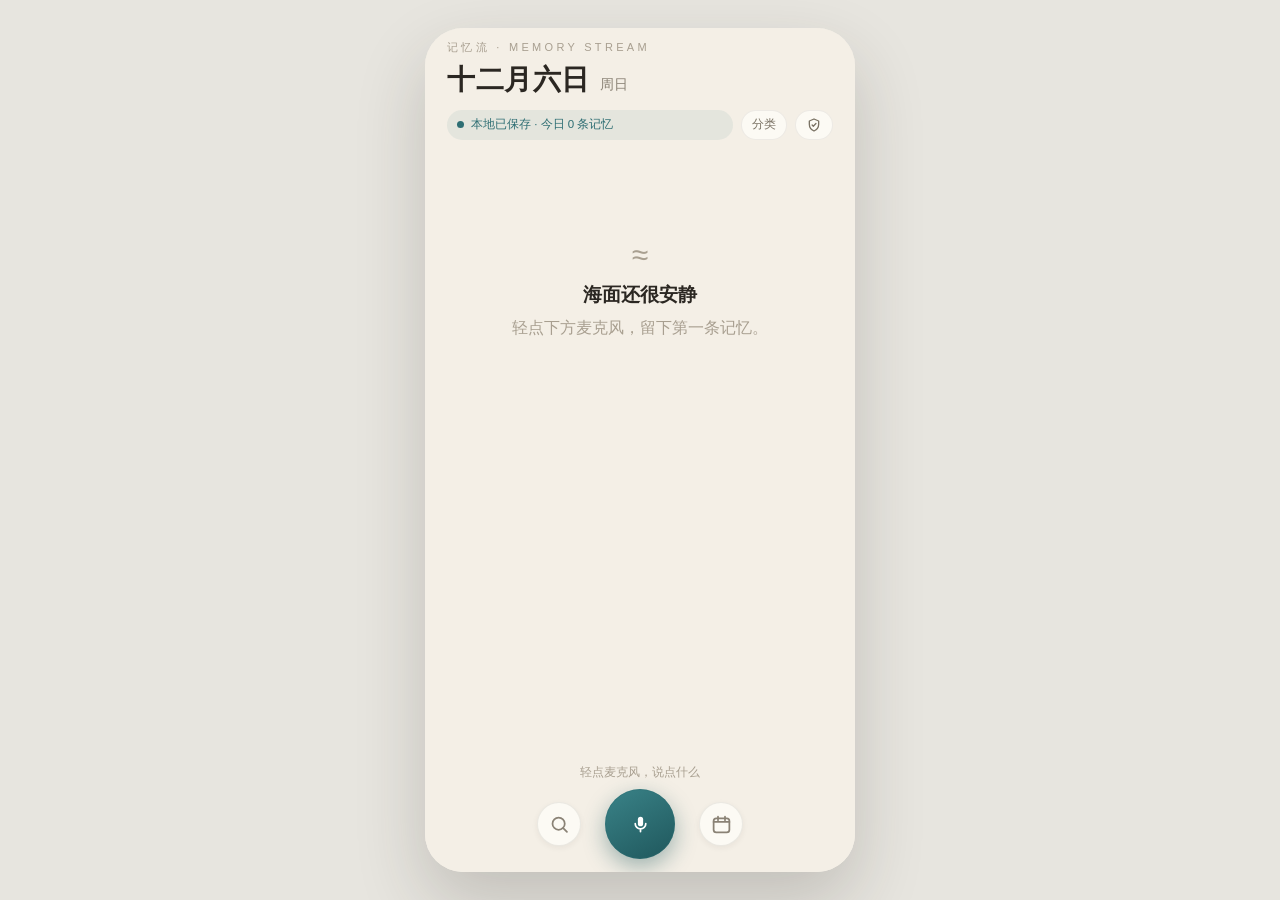
==== index.html @ 349db630 "切换 GPT-5.5 并固定语音入口" ====
<!doctype html>
<html lang="zh-CN">
  <head>
    <meta charset="UTF-8" />
    <meta name="viewport" content="width=device-width, initial-scale=1, viewport-fit=cover" />
    <meta name="theme-color" content="#f4efe6" />
    <meta name="apple-mobile-web-app-capable" content="yes" />
    <meta name="apple-mobile-web-app-status-bar-style" content="default" />
    <meta name="apple-mobile-web-app-title" content="人生海海" />
    <meta name="format-detection" content="telephone=no" />
    <link rel="manifest" href="./manifest.webmanifest?v=1.5.7" />
    <link rel="apple-touch-icon" sizes="180x180" href="./icons/apple-touch-icon.png?v=1.5.7" />
    <link rel="icon" type="image/png" sizes="192x192" href="./icons/icon-192.png?v=1.5.7" />
    <link rel="icon" type="image/png" sizes="512x512" href="./icons/icon-512.png?v=1.5.7" />
    <link rel="stylesheet" href="./styles.css?v=1.5.8" />
    <title>人生海海 · 时间记忆流</title>
  </head>
  <body>
    <div id="app"></div>
    <div id="toast" class="toast" role="status" aria-live="polite"></div>
    <script type="module" src="./app.js?v=1.5.8"></script>
  </body>
</html>
---- styles.css ----
:root {
  color-scheme: light;
  --canvas: #e7e5df;
  --screen: #f4efe6;
  --card: #fcfaf4;
  --ink: #2b2722;
  --body: #5c5346;
  --muted: #7a7264;
  --ghost: #a89f90;
  --teal: #2e6e73;
  --teal-deep: #1f575c;
  --teal-light: #7fd4c9;
  --person: #c16a4e;
  --person-deep: #a6543a;
  --gold: #b08a3e;
  --gold-deep: #8a6b2e;
  --dark-a: #0e2a2e;
  --dark-b: #11383c;
  --dark-c: #0c262a;
  --serif: "Songti SC", "STSong", "Noto Serif SC", ui-serif, Georgia, serif;
  --sans: -apple-system, BlinkMacSystemFont, "PingFang SC", "Noto Sans SC", sans-serif;
}

* { box-sizing: border-box; }
html, body, #app { min-height: 100%; margin: 0; }
html { background: var(--canvas); -webkit-text-size-adjust: 100%; text-size-adjust: 100%; }
body {
  background: var(--canvas);
  color: var(--ink);
  font-family: var(--sans);
  -webkit-font-smoothing: antialiased;
  -webkit-tap-highlight-color: transparent;
  overscroll-behavior: none;
  overflow-wrap: break-word;
}
button, input, textarea { font: inherit; }
button { cursor: pointer; }

.app-shell {
  position: relative;
  width: min(100%, 430px);
  min-height: 100dvh;
  margin: 0 auto;
  overflow: hidden;
  background: var(--screen);
}

.screen {
  min-height: 100dvh;
  padding: calc(env(safe-area-inset-top) + 12px) 0 calc(env(safe-area-inset-bottom) + 108px);
  background: var(--screen);
}

.screen.dark {
  color: #eaf2ee;
  background: linear-gradient(170deg, var(--dark-a), var(--dark-b) 55%, var(--dark-c));
  padding-bottom: calc(env(safe-area-inset-bottom) + 28px);
}

.page-pad { padding-inline: 22px; }
.eyebrow {
  margin: 0 0 8px;
  color: var(--ghost);
  font-size: 11px;
  letter-spacing: .3em;
}
.display-title {
  margin: 0;
  font: 600 28px/1.2 var(--serif);
  letter-spacing: .02em;
}
.date-line { display: flex; align-items: baseline; gap: 10px; }
.date-line span { color: #8a8275; font-size: 14px; }
.header-actions { display: flex; gap: 8px; margin-top: 13px; }
.sync-badge, .soft-button {
  display: inline-flex;
  align-items: center;
  gap: 7px;
  min-height: 30px;
  border: 0;
  border-radius: 999px;
  padding: 5px 10px;
  color: var(--teal);
  background: rgba(46, 110, 115, .08);
  font-size: 11.5px;
  font-weight: 500;
}
.sync-badge { flex: 1; }
.sync-dot {
  width: 7px; height: 7px; border-radius: 50%;
  background: var(--teal);
  animation: pulse 2s ease-in-out infinite;
}
.soft-button {
  flex: none;
  color: var(--muted);
  background: var(--card);
  border: 1px solid rgba(43, 39, 34, .07);
}
.soft-button svg { width: 16px; height: 16px; }
.protect-button { position: relative; }
.protect-button.due::after {
  content: "";
  position: absolute;
  top: 3px; right: 3px;
  width: 7px; height: 7px;
  border: 2px solid var(--card);
  border-radius: 50%;
  background: var(--person);
}

.stream { padding-top: 20px; }
.day-label {
  margin: 14px 0 9px 26px;
  color: #8a8275;
  font-size: 12px;
  font-weight: 500;
}
.timeline {
  position: relative;
  padding-left: 18px;
}
.timeline::before {
  content: "";
  position: absolute;
  left: 5px; top: 7px; bottom: 2px;
  width: 2px;
  background: linear-gradient(rgba(46,110,115,.35), rgba(43,39,34,.06));
}
.memory-row { position: relative; margin-bottom: 14px; }
.timeline-dot {
  position: absolute;
  left: -18px; top: 17px;
  width: 11px; height: 11px;
  border: 2px solid var(--screen);
  border-radius: 50%;
  z-index: 1;
}
.memory-card {
  width: 100%;
  border: 1px solid rgba(43,39,34,.06);
  border-radius: 16px;
  padding: 13px 15px;
  text-align: left;
  color: inherit;
  background: var(--card);
  box-shadow: 0 1px 2px rgba(43,39,34,.04), 0 6px 16px rgba(43,39,34,.04);
}
.memory-card.warn { border-color: rgba(193,106,78,.22); }
.card-top { display: flex; align-items: center; justify-content: space-between; margin-bottom: 8px; }
.time { color: var(--ghost); font-size: 12px; font-variant-numeric: tabular-nums; }
.tag {
  display: inline-flex;
  align-items: center;
  gap: 5px;
  padding: 3px 9px;
  border-radius: 999px;
  font-size: 11px;
  font-weight: 500;
}
.tag::before { content: ""; width: 6px; height: 6px; border-radius: 50%; background: currentColor; }
.tag.person { color: var(--person-deep); background: rgba(193,106,78,.12); }
.tag.event { color: var(--teal); background: rgba(46,110,115,.12); }
.tag.content { color: var(--gold-deep); background: rgba(176,138,62,.12); }
.memory-text {
  margin: 0;
  font: 400 15px/1.68 var(--serif);
  letter-spacing: .01em;
}
.insight {
  display: flex;
  gap: 7px;
  margin-top: 10px;
  padding-top: 9px;
  border-top: 1px solid rgba(43,39,34,.07);
  color: var(--muted);
  font-size: 12.5px;
  line-height: 1.55;
}
.insight i { color: var(--teal); font-style: normal; }
.insight.warn { color: var(--person-deep); border-color: rgba(193,106,78,.16); }
.insight.warn i { color: var(--person); }

.dock {
  position: fixed;
  z-index: 20;
  bottom: 0;
  left: 50%;
  width: min(100%, 430px);
  transform: translateX(-50%);
  padding: 18px 0 calc(env(safe-area-inset-bottom) + 13px);
  text-align: center;
  background: linear-gradient(to top, var(--screen) 72%, rgba(244,239,230,0));
}
.stream-screen {
  display: flex;
  flex-direction: column;
  height: 100dvh;
  min-height: 0;
  padding-bottom: 0;
  overflow: hidden;
}
.stream-screen > header { flex: none; }
.stream-screen > .stream {
  flex: 1;
  min-height: 0;
  overflow-y: auto;
  overscroll-behavior-y: contain;
  -webkit-overflow-scrolling: touch;
  padding-bottom: 24px;
}
.stream-screen > .dock {
  position: relative;
  flex: none;
  bottom: auto;
  left: auto;
  width: 100%;
  transform: none;
}
.dock-note { display: block; margin-bottom: 9px; color: var(--ghost); font-size: 11.5px; }
.dock-actions { display: flex; justify-content: center; align-items: center; gap: 24px; }
.circle-button {
  display: grid;
  place-items: center;
  width: 44px; height: 44px;
  padding: 0;
  border: 1px solid rgba(43,39,34,.08);
  border-radius: 50%;
  color: #8a8275;
  background: var(--card);
  box-shadow: 0 2px 6px rgba(43,39,34,.06);
}
.circle-button svg, .record-button svg, .icon-button svg { width: 21px; height: 21px; }
.record-button {
  position: relative;
  display: grid;
  place-items: center;
  width: 70px; height: 70px;
  padding: 0;
  border: 0;
  border-radius: 50%;
  color: white;
  background: linear-gradient(150deg, #3a8388, var(--teal-deep));
  box-shadow: 0 8px 22px rgba(31,87,92,.4);
}
.record-button::before {
  content: "";
  position: absolute;
  inset: 0;
  border: 1.5px solid rgba(46,110,115,.4);
  border-radius: 50%;
  animation: ripple 2.6s ease-out infinite;
}

.topbar {
  display: grid;
  grid-template-columns: 44px 1fr 44px;
  align-items: center;
  min-height: 44px;
  padding-inline: 12px;
}
.topbar h1 {
  margin: 0;
  text-align: center;
  font-size: 15px;
  font-weight: 500;
}
.icon-button {
  display: grid;
  place-items: center;
  width: 42px; height: 42px;
  padding: 0;
  border: 0;
  border-radius: 50%;
  color: #8a8275;
  background: transparent;
}
.dark .icon-button { color: rgba(234,242,238,.75); }
.content-pad { padding: 8px 20px 24px; }

.search-box {
  position: relative;
  margin-bottom: 13px;
}
.search-box input {
  width: 100%;
  min-height: 44px;
  border: 1px solid rgba(43,39,34,.08);
  border-radius: 14px;
  padding: 0 14px 0 42px;
  outline: none;
  color: var(--ink);
  background: var(--card);
  font-size: 16px;
}
.search-box svg { position: absolute; left: 14px; top: 12px; width: 20px; color: var(--ghost); }
.chips { display: flex; gap: 8px; overflow-x: auto; padding-bottom: 14px; scrollbar-width: none; }
.chips::-webkit-scrollbar { display: none; }
.chip {
  flex: none;
  border: 0;
  border-radius: 999px;
  padding: 7px 14px;
  color: var(--teal);
  background: rgba(46,110,115,.09);
  font-size: 12.5px;
}
.chip.active { color: white; background: var(--teal); font-weight: 600; }
.result-label { margin: 0 0 12px; color: var(--ghost); font-size: 12px; }
.focus-line { margin: -2px 0 16px; color: var(--ghost); font-size: 13px; }
.focus-line strong { color: var(--teal); font-weight: 600; }
.dark .focus-line { color: rgba(234,242,238,.62); }
.dark .focus-line strong { color: var(--teal-light); }
.result-list { display: grid; gap: 12px; }
.empty {
  display: grid;
  place-items: center;
  gap: 10px;
  padding: 78px 24px 20px;
  color: var(--ghost);
  text-align: center;
}
.empty strong { color: var(--ink); font: 600 19px/1.4 var(--serif); }

.detail-meta { display: flex; align-items: center; gap: 8px; margin: 6px 0 12px; }
.detail-date { color: var(--ghost); font-size: 12px; }
.detail-text { margin: 0 0 16px; font: 400 21px/1.68 var(--serif); }
.source-line { display: flex; gap: 7px; padding-bottom: 17px; border-bottom: 1px solid rgba(43,39,34,.08); color: var(--ghost); font-size: 12.5px; }
.analysis-title { margin: 17px 0 13px; color: var(--teal); font-size: 12px; font-weight: 500; letter-spacing: .14em; }
.lens-list { display: grid; gap: 11px; }
.lens-card {
  padding: 14px 15px;
  border: 1px solid rgba(43,39,34,.07);
  border-radius: 16px;
  background: var(--card);
}
.lens-card.warn { border-color: rgba(193,106,78,.25); background: #fbefe7; }
.lens-head { display: flex; align-items: center; gap: 8px; margin-bottom: 8px; }
.lens-icon { display: grid; place-items: center; width: 26px; height: 26px; border-radius: 8px; background: rgba(46,110,115,.12); }
.lens-card.warn .lens-icon { color: var(--person); background: rgba(193,106,78,.15); }
.lens-head strong { font-size: 14px; }
.lens-badge { margin-left: auto; padding: 2px 8px; border-radius: 999px; color: white; background: var(--person); font-size: 10.5px; }
.lens-card p { margin: 0; color: var(--body); font-size: 13.5px; line-height: 1.66; }
.lens-card.warn p { color: #7b4a33; }
.detail-actions { display: grid; grid-template-columns: 1fr 1fr; gap: 10px; margin-top: 18px; }
.detail-actions .danger:last-child { grid-column: 1 / -1; }
.archive-note {
  display: flex;
  gap: 12px;
  margin-top: 17px;
  padding: 14px 15px;
  border: 1px solid rgba(46,110,115,.12);
  border-radius: 16px;
  background: rgba(46,110,115,.06);
}
.archive-note > span {
  flex: 0 0 auto;
  height: fit-content;
  padding: 4px 8px;
  border-radius: 999px;
  color: var(--teal);
  background: rgba(46,110,115,.1);
  font-size: 10.5px;
}
.archive-note strong { display: block; color: var(--ink); font-size: 13.5px; }
.archive-note p { margin: 5px 0 0; color: var(--muted); font-size: 12px; line-height: 1.6; }
.action-button {
  min-height: 44px;
  border: 1px solid rgba(43,39,34,.08);
  border-radius: 13px;
  color: var(--teal);
  background: var(--card);
  font-size: 13.5px;
  font-weight: 600;
}
.action-button.danger { color: var(--person-deep); }

.lens-overview { padding-top: 14px; }
.lens-overview > .display-title { margin-bottom: 17px; }
.overview-card {
  margin-bottom: 13px;
  padding: 16px;
  border: 1px solid color-mix(in srgb, var(--accent) 22%, transparent);
  border-radius: 18px;
  background: var(--card);
}
.overview-head { display: flex; align-items: center; gap: 11px; }
.overview-icon {
  display: grid; place-items: center;
  width: 40px; height: 40px;
  border-radius: 12px;
  color: var(--accent);
  background: color-mix(in srgb, var(--accent) 13%, transparent);
  font-size: 19px;
}
.overview-copy { flex: 1; }
.overview-copy strong { display: block; font-size: 17px; }
.overview-copy span { color: var(--ghost); font-size: 11.5px; }
.facet-list { display: flex; gap: 7px; flex-wrap: wrap; margin-top: 12px; }
.facet-list span { padding: 5px 11px; border-radius: 999px; color: var(--accent); background: color-mix(in srgb, var(--accent) 10%, transparent); font-size: 11.5px; }
.md-card { margin-top: 18px; padding: 16px; border-radius: 16px; color: rgba(255,255,255,.7); background: var(--ink); }
.md-head { display: flex; align-items: center; gap: 9px; color: rgba(255,255,255,.92); font-size: 13px; font-weight: 500; }
.md-mark { display: grid; place-items: center; width: 28px; height: 28px; border-radius: 8px; color: #9fe3d8; background: rgba(255,255,255,.1); font: 700 11px ui-monospace, monospace; }
.md-preview { margin: 10px 0; padding: 10px 12px; border-radius: 9px; background: rgba(255,255,255,.05); font: 11.5px/1.75 ui-monospace, monospace; white-space: pre-wrap; }
.md-card p { margin: 0; color: rgba(255,255,255,.4); font-size: 11px; line-height: 1.6; }
.md-actions { display: grid; grid-template-columns: 1fr 1fr; gap: 9px; margin-top: 12px; }
.md-actions .action-button { color: var(--teal-light); border-color: rgba(255,255,255,.12); background: rgba(255,255,255,.06); }

.dark .eyebrow { color: rgba(234,242,238,.45); }
.summary { padding-top: 10px; }
.summary .display-title { margin-bottom: 16px; }
.direction-card, .prediction-card {
  padding: 17px;
  border: 1px solid rgba(127,212,201,.18);
  border-radius: 18px;
  background: rgba(255,255,255,.05);
}
.direction-label { color: rgba(127,212,201,.85); font-size: 12px; letter-spacing: .12em; }
.direction-quote { margin: 12px 0 15px; font: 400 18px/1.6 var(--serif); }
.codex-refresh {
  width: 100%;
  min-height: 43px;
  border: 1px solid rgba(127,212,201,.25);
  border-radius: 13px;
  color: #dff7f2;
  background: rgba(127,212,201,.1);
  font-size: 12.5px;
  font-weight: 600;
}
.codex-refresh:disabled { opacity: .48; }
.people-lines { display: grid; gap: 9px; }
.people-lines article {
  padding: 13px 14px;
  border: 1px solid rgba(255,255,255,.09);
  border-radius: 14px;
  background: rgba(255,255,255,.045);
}
.people-lines article > div { display: flex; align-items: baseline; justify-content: space-between; gap: 12px; }
.people-lines strong { font-size: 14px; }
.people-lines span { color: rgba(234,242,238,.42); font-size: 11px; }
.people-lines p { margin: 6px 0 0; color: rgba(234,242,238,.64); font-size: 12.5px; line-height: 1.62; }
.direction-list { display: grid; gap: 10px; }
.direction-list article {
  position: relative;
  padding: 14px 15px;
  border: 1px solid rgba(127,212,201,.13);
  border-radius: 15px;
  background: rgba(255,255,255,.045);
}
.direction-list strong { display: block; padding-right: 70px; font-size: 13.5px; }
.direction-list p { margin: 7px 0; color: rgba(234,242,238,.6); font-size: 12px; line-height: 1.58; }
.direction-list div { color: #ccece6; font-size: 12.5px; line-height: 1.58; }
.direction-list span { position: absolute; top: 14px; right: 14px; color: rgba(127,212,201,.68); font-size: 10.5px; }
.goals { display: grid; grid-template-columns: 1fr 1fr; gap: 14px; }
.goal-label { display: flex; justify-content: space-between; margin-bottom: 6px; color: rgba(234,242,238,.62); font-size: 11.5px; }
.bar { height: 6px; overflow: hidden; border-radius: 99px; background: rgba(255,255,255,.1); }
.bar i { display: block; height: 100%; border-radius: inherit; background: linear-gradient(90deg, #5fc2bc, #7fd4c9); }
.bar.warm i { background: linear-gradient(90deg, var(--person), #d98a6e); }
.section-label { margin: 19px 2px 11px; color: rgba(234,242,238,.42); font-size: 11px; letter-spacing: .18em; }
.warning-row { display: flex; gap: 11px; margin-bottom: 9px; padding: 13px 14px; border: 1px solid rgba(217,138,110,.3); border-radius: 14px; color: #f2c7b5; background: rgba(193,106,78,.14); }
.warning-row.gold { color: #e7ce92; border-color: rgba(176,138,62,.3); background: rgba(176,138,62,.13); }
.warning-row strong { display: block; margin-bottom: 3px; font-size: 13.5px; }
.warning-row p { margin: 0; opacity: .8; font-size: 12.5px; line-height: 1.6; }
.prediction-card { border-color: rgba(255,255,255,.1); border-radius: 14px; }
.prediction-head { display: flex; align-items: baseline; justify-content: space-between; margin-bottom: 10px; }
.prediction-head strong { min-width: 0; padding-right: 12px; line-height: 1.45; }
.prediction-head span { color: var(--teal-light); font: 600 24px var(--serif); }
.prediction-card p { margin: 10px 0 0; color: rgba(234,242,238,.6); font-size: 12px; line-height: 1.6; }
.privacy-note { margin: 20px 0 0; text-align: center; color: rgba(234,242,238,.42); font-size: 11.5px; line-height: 1.7; }

.modal {
  position: fixed;
  z-index: 50;
  inset: 0;
  display: flex;
  justify-content: center;
  background: rgba(43,39,34,.32);
  backdrop-filter: blur(7px);
}
.modal-panel {
  width: min(100%, 430px);
  min-height: 100dvh;
  padding: calc(env(safe-area-inset-top) + 10px) 24px calc(env(safe-area-inset-bottom) + 26px);
  background: var(--screen);
}
.composer {
  color: #eaf2ee;
  background: radial-gradient(120% 80% at 50% 18%, #16474c, var(--dark-a) 60%, #0a2125);
}
.composer-head { display: flex; align-items: center; justify-content: space-between; min-height: 44px; }
.text-button { border: 0; padding: 8px 0; color: inherit; background: transparent; }
.composer-status { color: rgba(234,242,238,.7); font-size: 12px; }
.mic-orb {
  position: relative;
  display: grid; place-items: center;
  width: 96px; height: 96px;
  margin: 54px auto 45px;
  border: 0;
  border-radius: 50%;
  color: white;
  background: radial-gradient(circle at 38% 32%, #5fc2bc, var(--teal));
  box-shadow: 0 0 44px rgba(95,194,188,.45);
  animation: breathe 3.2s ease-in-out infinite;
}
.mic-orb::before, .mic-orb::after {
  content: "";
  position: absolute;
  width: 150px; height: 150px;
  border: 1px solid rgba(127,212,201,.3);
  border-radius: 50%;
  animation: ripple 3s ease-out infinite;
}
.mic-orb::after { animation-delay: 1.5s; }
.composer-label { color: rgba(234,242,238,.4); font-size: 11px; letter-spacing: .25em; }
.composer textarea, .editor-area {
  width: 100%;
  min-height: 180px;
  resize: none;
  border: 0;
  outline: none;
  padding: 14px 0;
  color: #eaf2ee;
  background: transparent;
  font: 400 21px/1.7 var(--serif);
}
.composer textarea::placeholder { color: rgba(234,242,238,.3); }
.composer-tip { margin: 0; color: rgba(159,227,216,.78); font-size: 12px; line-height: 1.6; }
.composer-bottom { position: absolute; left: 24px; right: 24px; bottom: calc(env(safe-area-inset-bottom) + 30px); text-align: center; }
.composer-bottom p { color: rgba(234,242,238,.5); font-size: 12px; }
.primary-button {
  min-width: 156px;
  min-height: 50px;
  border: 0;
  border-radius: 999px;
  color: var(--teal-deep);
  background: white;
  font-size: 15px;
  font-weight: 650;
  box-shadow: 0 8px 24px rgba(0,0,0,.3);
}
.primary-button:disabled { opacity: .45; }
.editor-panel { display: flex; flex-direction: column; }
.editor-area {
  flex: 1;
  min-height: 50dvh;
  margin-top: 20px;
  padding: 16px;
  color: var(--ink);
  border: 1px solid rgba(43,39,34,.08);
  border-radius: 16px;
  background: var(--card);
  font-size: 18px;
}
.editor-actions { display: flex; gap: 10px; margin-top: 15px; }
.editor-actions button { flex: 1; }

.install-sheet {
  align-self: flex-end;
  min-height: auto;
  margin-top: auto;
  padding-bottom: calc(env(safe-area-inset-bottom) + 24px);
  border-radius: 28px 28px 0 0;
}
.install-sheet h2 { margin: 10px 0 8px; font: 600 24px var(--serif); }
.install-sheet p { color: var(--body); font-size: 14px; line-height: 1.7; }
.install-steps { margin: 20px 0; padding: 0; list-style: none; counter-reset: steps; }
.install-steps li { counter-increment: steps; display: flex; gap: 12px; margin-bottom: 14px; color: var(--body); line-height: 1.5; }
.install-steps li::before { content: counter(steps); display: grid; place-items: center; flex: 0 0 27px; height: 27px; border-radius: 50%; color: white; background: var(--teal); font-size: 12px; font-weight: 700; }
.protection-sheet { max-height: calc(100dvh - env(safe-area-inset-top) - 10px); overflow-y: auto; }
.protection-symbol {
  display: grid;
  place-items: center;
  width: 54px; height: 54px;
  border-radius: 17px;
  color: var(--teal);
  background: rgba(46,110,115,.1);
}
.protection-symbol svg { width: 28px; height: 28px; }
.backup-status {
  display: flex;
  align-items: center;
  gap: 11px;
  margin: 18px 0;
  padding: 13px 14px;
  border: 1px solid rgba(46,110,115,.14);
  border-radius: 14px;
  background: rgba(46,110,115,.06);
}
.backup-status > span {
  display: grid; place-items: center;
  flex: 0 0 28px; height: 28px;
  border-radius: 50%;
  color: white;
  background: var(--teal);
  font-weight: 700;
}
.backup-status.due { border-color: rgba(193,106,78,.2); background: rgba(193,106,78,.07); }
.backup-status.due > span { background: var(--person); }
.backup-status strong, .backup-status small { display: block; }
.backup-status strong { color: var(--ink); font-size: 13.5px; }
.backup-status small { margin-top: 2px; color: var(--ghost); font-size: 11.5px; }
.protection-actions { display: grid; gap: 10px; }
.protection-action {
  display: flex;
  align-items: center;
  gap: 12px;
  width: 100%;
  min-height: 64px;
  border: 1px solid rgba(43,39,34,.08);
  border-radius: 16px;
  padding: 11px 13px;
  color: var(--ink);
  text-align: left;
  background: var(--card);
}
.protection-action.primary { border-color: rgba(46,110,115,.2); background: rgba(46,110,115,.07); }
.protection-action:disabled { opacity: .45; }
.protection-action > span {
  display: grid; place-items: center;
  flex: 0 0 36px; height: 36px;
  border-radius: 11px;
  color: var(--teal);
  background: rgba(46,110,115,.1);
  font-size: 20px;
}
.protection-action strong, .protection-action small { display: block; }
.protection-action strong { font-size: 14px; }
.protection-action small { margin-top: 3px; color: var(--ghost); font-size: 11.5px; }
.plain-link {
  display: block;
  margin: 17px auto 0;
  border: 0;
  padding: 7px;
  color: var(--teal);
  background: transparent;
  font-size: 12.5px;
}
.version-line {
  display: flex;
  align-items: center;
  justify-content: center;
  gap: 10px;
  margin-top: 4px;
  color: var(--ghost);
  font-size: 10.5px;
}
.version-line button {
  border: 0;
  padding: 6px;
  color: var(--teal);
  background: transparent;
  font-size: 10.5px;
}
.version-line button:disabled { opacity: .55; }
.field-label { display: grid; gap: 7px; margin-top: 15px; color: var(--body); font-size: 12.5px; }
.secure-field {
  width: 100%;
  min-height: 48px;
  border: 1px solid rgba(43,39,34,.1);
  border-radius: 13px;
  padding: 0 14px;
  outline: none;
  color: var(--ink);
  background: var(--card);
  font-size: 16px;
}
.secure-field:focus { border-color: rgba(46,110,115,.5); box-shadow: 0 0 0 3px rgba(46,110,115,.08); }
.privacy-box {
  display: grid;
  gap: 3px;
  margin: 16px 0;
  padding: 12px 13px;
  border-radius: 13px;
  color: #7b4a33;
  background: #fbefe7;
}
.privacy-box strong { font-size: 12.5px; }
.privacy-box span { font-size: 11.5px; line-height: 1.55; }
.privacy-box.teal { color: var(--teal-deep); background: rgba(46,110,115,.09); }
.codex-symbol { font: 700 24px/1 var(--serif); }
.danger-text { color: var(--person-deep); }
.urgent-sheet { text-align: center; }
.urgent-symbol {
  display: grid;
  place-items: center;
  width: 58px;
  height: 58px;
  margin: 2px auto 8px;
  border-radius: 18px;
  color: white;
  background: var(--person);
  font: 700 28px/1 var(--serif);
}
.urgent-sheet p { text-align: left; }
.urgent-boundary {
  padding: 10px 12px;
  border-radius: 12px;
  color: var(--muted) !important;
  background: rgba(43,39,34,.05);
  font-size: 11.5px !important;
}
.urgent-button { background: var(--person-deep); }
.wide-primary {
  width: 100%;
  min-height: 49px;
  border: 0;
  border-radius: 14px;
  color: white;
  background: var(--teal);
  font-size: 14.5px;
  font-weight: 650;
}
.wide-primary:disabled { opacity: .55; }
.file-name { padding: 9px 11px; border-radius: 10px; background: rgba(46,110,115,.07); overflow-wrap: anywhere; }
.restore-options { display: grid; gap: 9px; margin: 16px 0; }
.restore-option {
  display: grid;
  gap: 3px;
  width: 100%;
  border: 1px solid rgba(43,39,34,.08);
  border-radius: 13px;
  padding: 11px 12px;
  color: var(--ink);
  text-align: left;
  background: var(--card);
}
.restore-option.active { border-color: var(--teal); box-shadow: 0 0 0 2px rgba(46,110,115,.08); }
.restore-option.danger.active { border-color: var(--person); box-shadow: 0 0 0 2px rgba(193,106,78,.08); }
.restore-option strong { font-size: 13px; }
.restore-option span { color: var(--ghost); font-size: 11.5px; line-height: 1.45; }

.toast {
  position: fixed;
  z-index: 80;
  left: 50%; bottom: calc(env(safe-area-inset-bottom) + 26px);
  max-width: calc(100% - 40px);
  transform: translate(-50%, 20px);
  padding: 10px 15px;
  border-radius: 999px;
  color: white;
  background: rgba(43,39,34,.9);
  font-size: 13px;
  opacity: 0;
  pointer-events: none;
  transition: .2s ease;
}
.toast.show { opacity: 1; transform: translate(-50%, 0); }

@keyframes pulse { 50% { opacity: .35; } }
@keyframes ripple { from { transform: scale(.55); opacity: .5; } to { transform: scale(2.3); opacity: 0; } }
@keyframes breathe { 50% { transform: scale(1.055); } }
@media (prefers-reduced-motion: reduce) { *, *::before, *::after { animation: none !important; transition: none !important; } }
@media (min-width: 600px) {
  body { padding-block: 28px; }
  .app-shell { min-height: calc(100dvh - 56px); border-radius: 38px; box-shadow: 0 30px 70px rgba(43,39,34,.2); }
  .screen { min-height: calc(100dvh - 56px); }
  .dock { bottom: 28px; border-radius: 0 0 38px 38px; }
  .stream-screen { height: calc(100dvh - 56px); }
  .stream-screen > .dock { bottom: auto; }
}

/* 详情页 · 手动改分类 */
.classifier { margin: 18px 0; padding: 14px 16px; background: var(--card, #fcfaf4); border: 1px solid rgba(43,39,34,.07); border-radius: 16px; }
.classifier-head { display: flex; align-items: center; gap: 8px; font-size: 12px; color: var(--faint, #8a8275); margin-bottom: 10px; }
.locked-pill { font-size: 11px; color: var(--teal, #2e6e73); background: rgba(46,110,115,.1); padding: 2px 8px; border-radius: 999px; }
.kind-chips { padding-bottom: 10px; }
.subject-input { width: 100%; box-sizing: border-box; padding: 9px 12px; border: 1px solid rgba(43,39,34,.12); border-radius: 10px; font-size: 16px; background: #fff; color: var(--ink, #2b2722); margin-bottom: 8px; }
.subject-input:focus { outline: none; border-color: var(--teal, #2e6e73); }
.classifier-note { font-size: 12px; color: var(--ghost, #a89f90); margin: 0; line-height: 1.5; }

/* 分类页 · 人物/主题时间线入口 */
.subject-chips { display: flex; flex-wrap: wrap; gap: 8px; margin-top: 4px; }
.topic-chips { display: flex; flex-wrap: wrap; gap: 8px; margin-bottom: 18px; }
.lens-all { margin-top: 12px; width: 100%; border: 0; background: rgba(43,39,34,.05); color: var(--teal, #2e6e73); border-radius: 10px; padding: 10px; font-size: 13px; font-weight: 600; cursor: pointer; }
.lens-all:active { background: rgba(43,39,34,.09); }
.people-lines article { cursor: pointer; }

/* 信号操作（标记已处理 / 记为跟进 / 恢复） */
.signal-actions { display: flex; gap: 8px; margin-top: 10px; }
.signal-btn { border: 0; border-radius: 8px; padding: 6px 12px; font-size: 12px; font-weight: 600; cursor: pointer; background: rgba(255,255,255,.16); color: inherit; }
.signal-btn:active { background: rgba(255,255,255,.28); }
.signal-btn.ghost { background: transparent; border: 1px solid currentColor; opacity: .8; }
.warning-row.resolved { opacity: .55; }
.resolved-toggle { width: 100%; border: 0; background: transparent; color: rgba(234,242,238,.5); font-size: 12px; padding: 8px; margin-bottom: 8px; cursor: pointer; }

/* 切页 / 弹层进场（prefers-reduced-motion 时由全局规则自动关闭） */
@keyframes viewIn { from { opacity: 0; transform: translateY(8px); } to { opacity: 1; transform: none; } }
.view-enter { animation: viewIn .24s ease both; }
@keyframes panelIn { from { opacity: 0; transform: translateY(24px); } to { opacity: 1; transform: none; } }
.modal-panel { animation: panelIn .2s cubic-bezier(.2,.7,.2,1) both; }
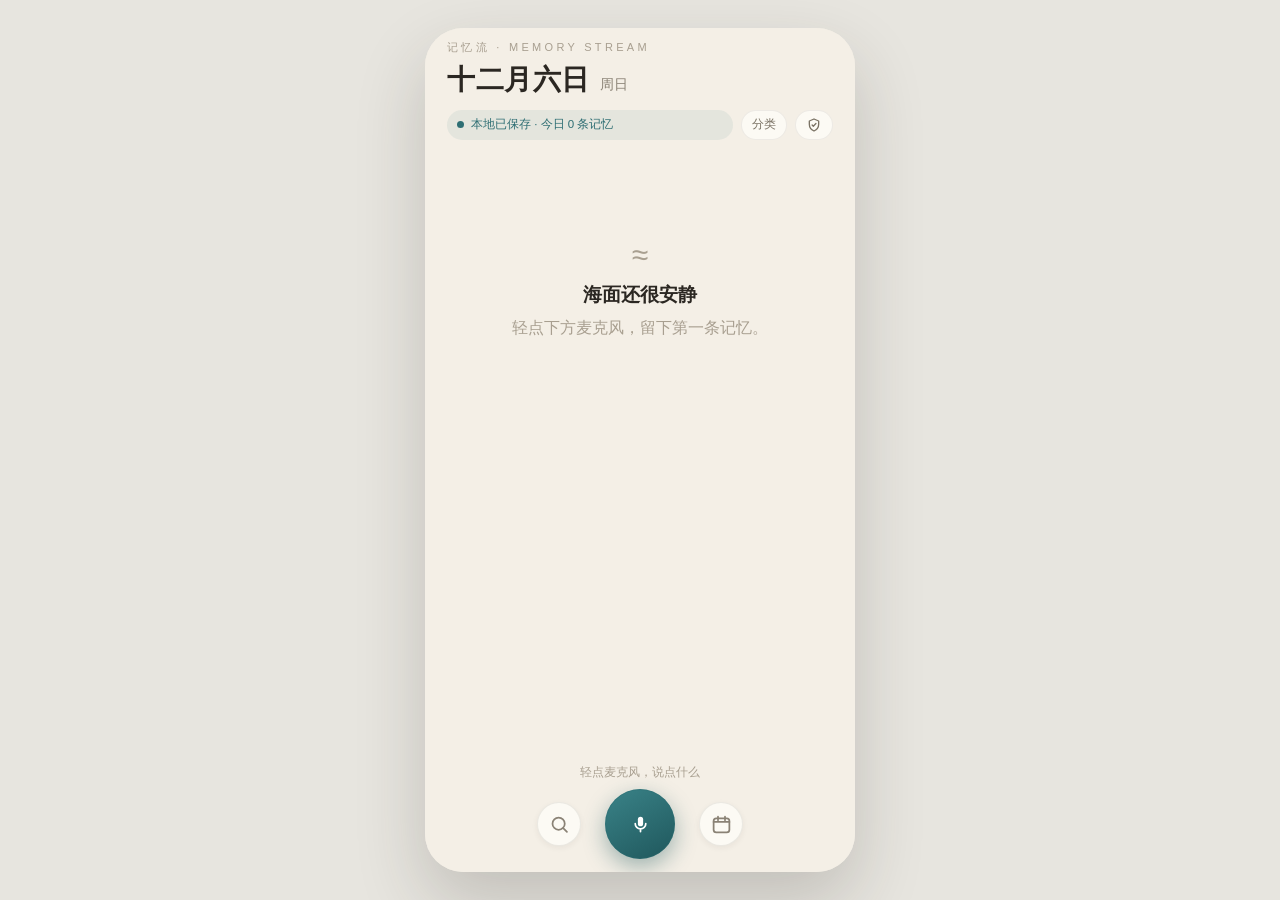
==== commit 3fc57832: "纠正谷歌 OAuth：JavaScript 来源只填域名。 重定向 URI 才带 /rensheng-haihai-pwa/ 路径，避免控制台报错。  Co-authored-by: Cursor <" ====
--- a/index.html
+++ b/index.html
@@ -12,12 +12,12 @@
     <link rel="apple-touch-icon" sizes="180x180" href="./icons/apple-touch-icon.png?v=1.5.7" />
     <link rel="icon" type="image/png" sizes="192x192" href="./icons/icon-192.png?v=1.5.7" />
     <link rel="icon" type="image/png" sizes="512x512" href="./icons/icon-512.png?v=1.5.7" />
-    <link rel="stylesheet" href="./styles.css?v=1.5.8" />
+    <link rel="stylesheet" href="./styles.css?v=1.7.1" />
     <title>人生海海 · 时间记忆流</title>
   </head>
   <body>
     <div id="app"></div>
     <div id="toast" class="toast" role="status" aria-live="polite"></div>
-    <script type="module" src="./app.js?v=1.5.8"></script>
+    <script type="module" src="./app.js?v=1.7.1"></script>
   </body>
 </html>
--- a/styles.css
+++ b/styles.css
@@ -565,6 +565,8 @@
 .install-sheet p { color: var(--body); font-size: 14px; line-height: 1.7; }
 .install-steps { margin: 20px 0; padding: 0; list-style: none; counter-reset: steps; }
 .install-steps li { counter-increment: steps; display: flex; gap: 12px; margin-bottom: 14px; color: var(--body); line-height: 1.5; }
+.install-steps a { color: var(--teal); }
+.install-steps code { font-size: 11px; }
 .install-steps li::before { content: counter(steps); display: grid; place-items: center; flex: 0 0 27px; height: 27px; border-radius: 50%; color: white; background: var(--teal); font-size: 12px; font-weight: 700; }
 .protection-sheet { max-height: calc(100dvh - env(safe-area-inset-top) - 10px); overflow-y: auto; }
 .protection-symbol {
@@ -626,6 +628,51 @@
 .protection-action strong, .protection-action small { display: block; }
 .protection-action strong { font-size: 14px; }
 .protection-action small { margin-top: 3px; color: var(--ghost); font-size: 11.5px; }
+.protection-kicker {
+  margin: 18px 0 6px;
+  color: var(--ink);
+  font-size: 12px;
+  font-weight: 700;
+  letter-spacing: 0.04em;
+}
+.protection-hint {
+  margin: 0 0 10px !important;
+  color: var(--ghost) !important;
+  font-size: 12px !important;
+  line-height: 1.55 !important;
+}
+.cloud-backup-row {
+  display: grid;
+  grid-template-columns: 1fr 1fr;
+  gap: 8px;
+}
+.protection-action.cloud {
+  flex-direction: column;
+  justify-content: center;
+  gap: 4px;
+  min-height: 82px;
+  padding: 10px 6px;
+  text-align: center;
+}
+.protection-action.cloud > span {
+  flex: none;
+  width: 28px;
+  height: 28px;
+  font-size: 13px;
+  font-weight: 700;
+}
+.protection-action.cloud strong { font-size: 12.5px; }
+.protection-action.cloud small { margin-top: 0; font-size: 10.5px; }
+.uri-chip {
+  display: block;
+  margin-top: 6px;
+  padding: 8px 10px;
+  border-radius: 10px;
+  background: var(--card);
+  color: var(--ink);
+  font-size: 11px;
+  word-break: break-all;
+}
 .plain-link {
   display: block;
   margin: 17px auto 0;
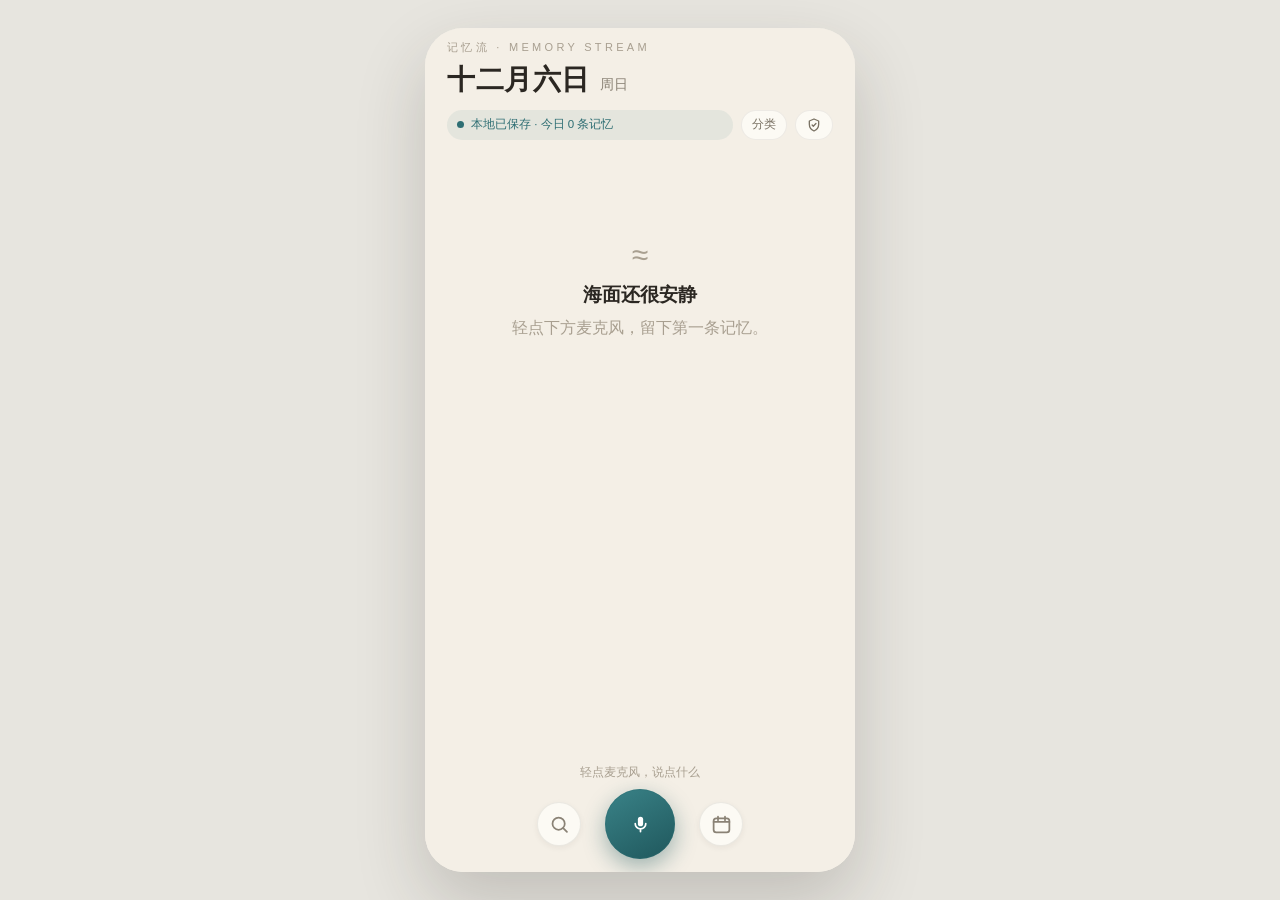
==== commit a16217f0: "改用谷歌官方登录组件，避免授权页禁止访问。 第一次请用 Safari 打开；同意屏幕需加上 drive.file。  Co-authored-by: Cursor <cursoragent@curso" ====
--- a/index.html
+++ b/index.html
@@ -12,12 +12,13 @@
     <link rel="apple-touch-icon" sizes="180x180" href="./icons/apple-touch-icon.png?v=1.5.7" />
     <link rel="icon" type="image/png" sizes="192x192" href="./icons/icon-192.png?v=1.5.7" />
     <link rel="icon" type="image/png" sizes="512x512" href="./icons/icon-512.png?v=1.5.7" />
-    <link rel="stylesheet" href="./styles.css?v=1.7.1" />
+    <link rel="stylesheet" href="./styles.css?v=1.7.2" />
     <title>人生海海 · 时间记忆流</title>
   </head>
   <body>
     <div id="app"></div>
     <div id="toast" class="toast" role="status" aria-live="polite"></div>
-    <script type="module" src="./app.js?v=1.7.1"></script>
+    <script src="https://accounts.google.com/gsi/client" async></script>
+    <script type="module" src="./app.js?v=1.7.2"></script>
   </body>
 </html>
